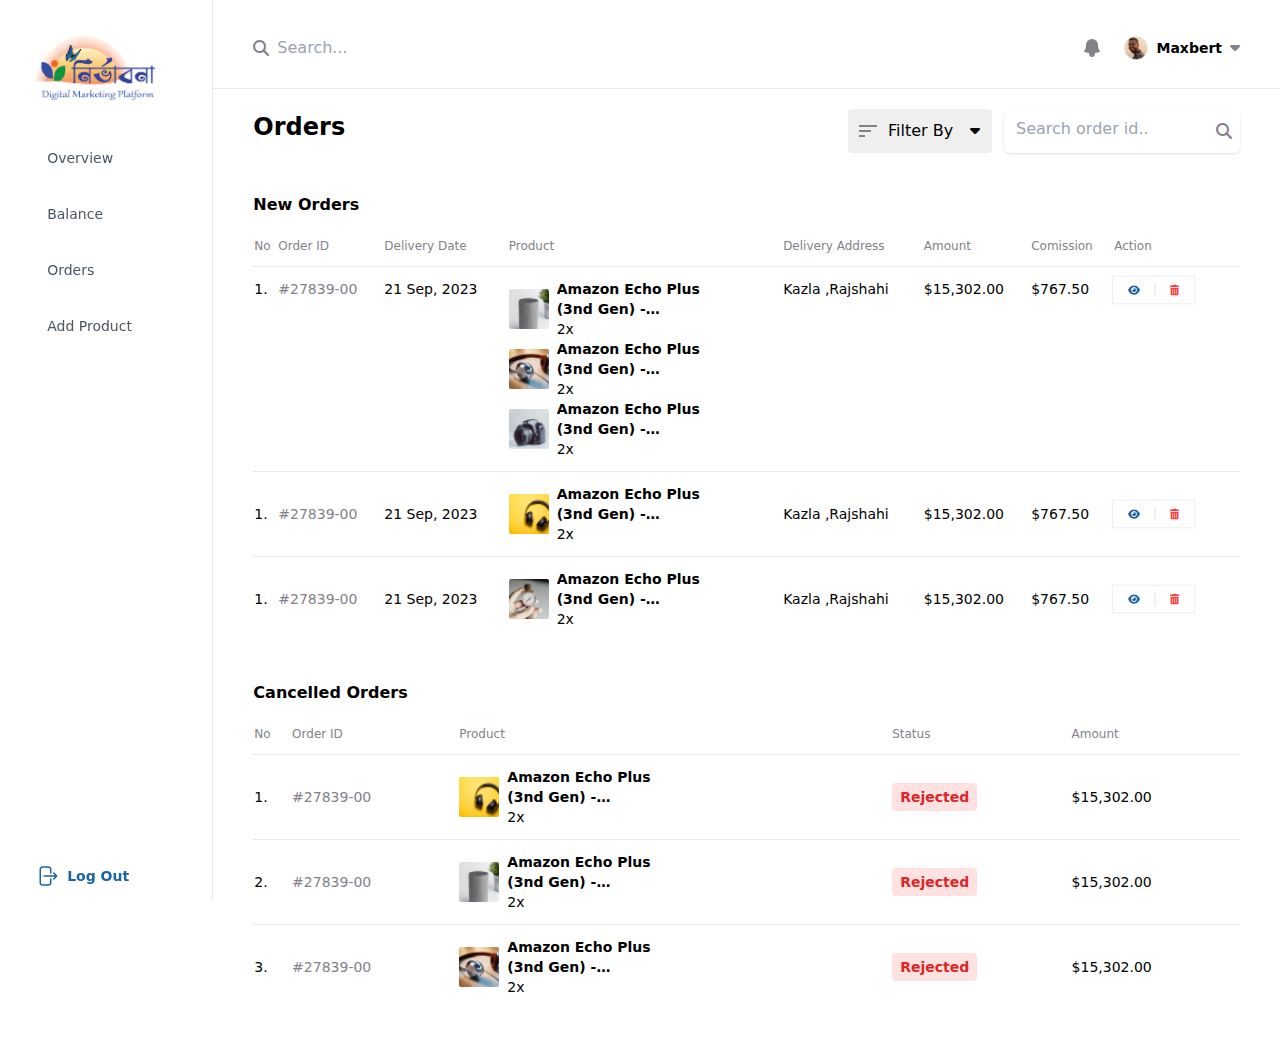
==== orders.html @ 558526ae "Initial commit" ====
<!DOCTYPE html>
<html lang="en">
<head>
    <meta charset="UTF-8">
    <meta http-equiv="X-UA-Compatible" content="IE=edge">
    <meta name="viewport" content="width=device-width, initial-scale=1.0">
    <title>Nirvabna - Dashboard</title>
    <link rel="stylesheet" href="style.css">
    <link rel="stylesheet" href="output.css">
    <link rel="stylesheet" href="https://cdnjs.cloudflare.com/ajax/libs/font-awesome/6.4.0/css/all.min.css" />
    <link rel="stylesheet" href="https://cdn.jsdelivr.net/npm/swiper@9/swiper-bundle.min.css" />
</head>
<body class="font-sans">
  <section class="max-w-[2000px] ml-auto mr-auto">

    <!-- Navigation Menu -->
    <div class="relative">
        
        <nav class="bg-white fixed min-[2000px]:absolute top-0 flex flex-row xl:flex-col justify-between xl:h-screen min-[2000px]:max-h-[800px] custom-container shadow-sm xl:shadow-none w-full xl:w-1/6 z-10 border-r-[1px]">
            
          <div class="">
            <a href="index.html" class="h-10 w-10"><img class="xl:my-5 py-4 xl:ml-4 h-16 xl:h-24" src="img/nirvabonatspt.png" alt=""></a>

            <div class="bg-white xl:bg-transparent hidden xl:grid gap-3 absolute xl:static top-12 right-0 z-10 rounded-sm py-5 xl:py-0 2xl:py-5 max-h-[800px] xl:max-h-[450px] 2xl:max-h-[700px] overflow-y-auto scroll-h min-w-[195px] scroll-smooth shadow-md xl:shadow-none" id="toggle-menu">



                <a class="menu-list" href="">
                  <span>Overview</span>
                </a>

                <a class="menu-list" href="">
                  <span>Balance</span>
                </a>

                <a class="menu-list" href="orders.html">
                  <span>Orders</span>
                </a>

                <a class="menu-list" href="">
                  <span>Add Product</span>
                </a>


            </div>
          </div>


          <!-- Logout Menu Section -->
          <div class="flex items-center gap-3 px-0 xl:px-4 xl:py-3 xl:mt-10">
              <a class="flex gap-2 text-sm items-center font-semibold text-primaryColor hover:bg-transparent" href="#">
                  <svg width="24" height="24" viewBox="0 0 24 24" fill="none" xmlns="http://www.w3.org/2000/svg">
                      <path d="M15.75 9V5.25C15.75 4.65326 15.5129 4.08097 15.091 3.65901C14.669 3.23705 14.0967 3 13.5 3H7.5C6.90326 3 6.33097 3.23705 5.90901 3.65901C5.48705 4.08097 5.25 4.65326 5.25 5.25V18.75C5.25 19.3467 5.48705 19.919 5.90901 20.341C6.33097 20.7629 6.90326 21 7.5 21H13.5C14.0967 21 14.669 20.7629 15.091 20.341C15.5129 19.919 15.75 19.3467 15.75 18.75V15M18.75 15L21.75 12M21.75 12L18.75 9M21.75 12H9" stroke="#1A63A6" stroke-width="1.5" stroke-linecap="round" stroke-linejoin="round"/>
                      </svg>
                      
                      
                  <span class="hidden md:block">Log Out</span>
              </a>
              
              <button class="block xl:hidden" id="toggle-button">
                  <svg class="-mr-[1px]" height="24px" width="24px" fill="none" stroke="currentColor" stroke-width="1.5" viewBox="0 0 24 24" xmlns="http://www.w3.org/2000/svg" aria-hidden="true">
                      <path stroke-linecap="round" stroke-linejoin="round" d="M3.75 6.75h16.5M3.75 12h16.5m-16.5 5.25h16.5"></path>
                    </svg>
              </button>    
              </a>

          </div>
              
         

        </nav>
        
    </div>




    <!-- Right Side Section -->
    <div class="ml-auto w-full xl:w-5/6 px-0 py-2 mt-16 xl:mt-0">


      <!-- Project Overview Header -->

      <div class="flex items-center justify-between px-10 py-2 xl:py-5 gap-4 border-b">
          <!-- Search Box -->
          <div class="bg-white relative">
              <input class="py-2 pr-3 pl-6 focus:outline-none max-w-[180px]" type="text" placeholder="Search...">
              <i class="fa-solid fa-magnifying-glass absolute top-1/2 left-0 -translate-y-1/2 text-tColor"></i>
          </div>

          <!-- Notification & User -->
          <div class="text-xs xl:text-base flex items-center gap-3 xl:gap-5">
              
              <a class="" href="#">
                  <svg width="24" height="24" fill="#84818A" stroke-width="1.5" viewBox="0 0 24 24" xmlns="http://www.w3.org/2000/svg" aria-hidden="true">
                      <path stroke-linecap="round" stroke-linejoin="round" d="M14.857 17.082a23.848 23.848 0 005.454-1.31A8.967 8.967 0 0118 9.75v-.7V9A6 6 0 006 9v.75a8.967 8.967 0 01-2.312 6.022c1.733.64 3.56 1.085 5.455 1.31m5.714 0a24.255 24.255 0 01-5.714 0m5.714 0a3 3 0 11-5.714 0"></path>
                  </svg>
              </a>

              <a href="#" class="flex items-center gap-2">
                  <img class="h-6 w-6" src="img/user.png" alt="">
                  <p class="font-semibold text-sm">Maxbert</p>
                  <i class="fa-solid fa-sort-down -mt-2 text-tColor"></i>
              </a>
          </div>
          
      </div>

      <div class="flex flex-wrap gap-3 p-5 xl:px-10">

        <h6 class="font-semibold">Orders</h6>

        <div class="ml-auto relative">
          <select class="block appearance-none w-36 py-3 px-10 pr-8 rounded leading-tight focus:outline-none">
            <option class="text-black" hidden>Filter By</option>
            <option class="text-black">Price</option>
            <option class="text-black">Date</option>
            <option class="text-black">Order ID</option>
          </select>
          <div class="pointer-events-none absolute inset-y-0 right-1 flex items-center px-2 -mt-2">
            <i class="fa-solid fa-sort-down"></i>
          </div>
          <div class="pointer-events-none absolute inset-y-0 left-0 flex items-center px-2">
            <svg width="24" height="24" viewBox="0 0 24 24" fill="none" xmlns="http://www.w3.org/2000/svg">
            <path d="M3 18H9V16H3V18ZM3 6V8H21V6H3ZM3 13H15V11H3V13Z" fill="#84818A"/>
            </svg>
          </div>
        </div>

        <div class="bg-white relative shadow rounded-md w-full md:w-fit">
          <input class="py-2 pl-3 pr-6 focus:outline-none max-w-[250px]" type="text" placeholder="Search order id..">
          <i class="fa-solid fa-magnifying-glass absolute top-1/2 right-2 -translate-y-1/2 text-tColor"></i>
        </div>
       
      </div>
      
      <div class="px-5 xl:px-10 mt-5">

        <div class="flex justify-between items-center flex-wrap gap-5">
          <p class="font-semibold">New Orders</p>
        </div>

        <div class="">

          <div class="bg-white overflow-x-scroll md:overflow-hidden mt-5 rounded-md">
            <table class="table-auto text-xs md:text-sm profile-table w-[250%] md:w-full shadow">
              <thead>
                <tr>
                  <th>No</th>
                  <th>Order ID</th>
                  <th>Delivery Date</th>
                  <th>Product</th>
                  <th>Delivery Address</th>
                  <th>Amount</th>
                  <th>Comission</th>
                  <th>Action</th>
                </tr>
              </thead>
              <tbody>

                <tr>
                  <td VALIGN=TOP>1.</td>
                  <td VALIGN=TOP class="text-tColor">#27839-00</td>
                  <td VALIGN=TOP>21 Sep, 2023</td>
                  <td VALIGN=TOP>
                    <div class="flex items-center gap-2">
                      <img src="img/Product-1.png" alt="" class="h-10 w-10">
                      <div>
                        <p class="font-semibold w-40 text-ellipsis line-clamp-2">Amazon Echo Plus (3nd Gen) - Premium Product To Show</p>
                        <p>2x</p>
                      </div>
                    </div>
                    <div class="flex items-center gap-2">
                      <img src="img/Product-2.png" alt="" class="h-10 w-10">
                      <div>
                        <p class="font-semibold w-40 text-ellipsis line-clamp-2">Amazon Echo Plus (3nd Gen) - Premium Product To Show</p>
                        <p>2x</p>
                      </div>
                    </div>
                    <div class="flex items-center gap-2">
                      <img src="img/Product-3.png" alt="" class="h-10 w-10">
                      <div>
                        <p class="font-semibold w-40 text-ellipsis line-clamp-2">Amazon Echo Plus (3nd Gen) - Premium Product To Show</p>
                        <p>2x</p>
                      </div>
                    </div>
                </td>
                  <td VALIGN=TOP>Kazla ,Rajshahi</td>
                  <td VALIGN=TOP>$15,302.00</td>
                  <td VALIGN=TOP>$767.50</td>
                  <td VALIGN=TOP><div class="flex justify-center items-center gap-5 border w-fit px-5 py-2 scale-75 -ml-4 -mt-2">
                    <button><i class="fa-solid fa-eye text-primaryColor"></i></button>
                    <div class="w-[1px] h-[20px] bg-gray-300"></div>
                    <button><i class="fa-solid fa-trash-can text-red-500"></i></button>
                  </div></td>
                </tr>

                <tr>
                  <td>1.</td>
                  <td class="text-tColor">#27839-00</td>
                  <td>21 Sep, 2023</td>
                  <td><div class="flex items-center gap-2">
                    <img src="img/Product-4.png" alt="" class="h-10 w-10">
                    <div>
                      <p class="font-semibold w-40 text-ellipsis line-clamp-2">Amazon Echo Plus (3nd Gen) - Premium Product To Show</p>
                      <p>2x</p>
                    </div>
                  </div></td>
                  <td>Kazla ,Rajshahi</td>
                  <td>$15,302.00</td>
                  <td>$767.50</td>
                  <td><div class="flex justify-center items-center gap-5 border w-fit px-5 py-2 scale-75 -ml-4">
                    <button><i class="fa-solid fa-eye text-primaryColor"></i></button>
                    <div class="w-[1px] h-[20px] bg-gray-300"></div>
                    <button><i class="fa-solid fa-trash-can text-red-500"></i></button>
                  </div></td>
                </tr>

                <tr>
                  <td>1.</td>
                  <td class="text-tColor">#27839-00</td>
                  <td>21 Sep, 2023</td>
                  <td><div class="flex items-center gap-2">
                    <img src="img/Product-5.png" alt="" class="h-10 w-10">
                    <div>
                      <p class="font-semibold w-40 text-ellipsis line-clamp-2">Amazon Echo Plus (3nd Gen) - Premium Product To Show</p>
                      <p>2x</p>
                    </div>
                  </div></td>
                  <td>Kazla ,Rajshahi</td>
                  <td>$15,302.00</td>
                  <td>$767.50</td>
                  <td><div class="flex justify-center items-center gap-5 border w-fit px-5 py-2 scale-75 -ml-4">
                    <button><i class="fa-solid fa-eye text-primaryColor"></i></button>
                    <div class="w-[1px] h-[20px] bg-gray-300"></div>
                    <button><i class="fa-solid fa-trash-can text-red-500"></i></button>
                  </div></td>
                </tr>



              </tbody>
            </table>
            

          </div>

        </div>
      </div>

      <div class="px-5 xl:px-10 my-5 pt-5">

        <div class="flex justify-between items-center flex-wrap gap-5">
          <p class="font-semibold">Cancelled Orders</p>
        </div>

        <div class="">

          <div class="bg-white overflow-x-scroll md:overflow-hidden mt-5 rounded-md">
            <table class="table-auto text-xs md:text-sm profile-table w-[250%] md:w-full shadow">
              <thead>
                <tr>
                  <th>No</th>
                  <th>Order ID</th>
                  <th>Product</th>
                  <th>Status</th>
                  <th>Amount</th>
                </tr>
              </thead>
              <tbody>

                <tr>
                  <td>1.</td>
                  <td class="text-tColor">#27839-00</td>
                  <td><div class="flex items-center gap-2">
                    <img src="img/Product-4.png" alt="" class="h-10 w-10">
                    <div>
                      <p class="font-semibold w-40 text-ellipsis line-clamp-2">Amazon Echo Plus (3nd Gen) - Premium Product To Show</p>
                      <p>2x</p>
                    </div>
                  </div></td>
                  <td> <p class="text-red-600 bg-red-100 w-fit px-2 py-1 rounded font-semibold">Rejected</p></td>
                  <td>$15,302.00</td>
                </tr>

                <tr>
                  <td>2.</td>
                  <td class="text-tColor">#27839-00</td>
                  <td><div class="flex items-center gap-2">
                    <img src="img/Product-1.png" alt="" class="h-10 w-10">
                    <div>
                      <p class="font-semibold w-40 text-ellipsis line-clamp-2">Amazon Echo Plus (3nd Gen) - Premium Product To Show</p>
                      <p>2x</p>
                    </div>
                  </div></td>
                  <td> <p class="text-red-600 bg-red-100 w-fit px-2 py-1 rounded font-semibold">Rejected</p></td>
                  <td>$15,302.00</td>
                </tr>

                <tr>
                  <td>3.</td>
                  <td class="text-tColor">#27839-00</td>
                  <td><div class="flex items-center gap-2">
                    <img src="img/Product-2.png" alt="" class="h-10 w-10">
                    <div>
                      <p class="font-semibold w-40 text-ellipsis line-clamp-2">Amazon Echo Plus (3nd Gen) - Premium Product To Show</p>
                      <p>2x</p>
                    </div>
                  </div></td>
                  <td> <p class="text-red-600 bg-red-100 w-fit px-2 py-1 rounded font-semibold">Rejected</p></td>
                  <td>$15,302.00</td>
                </tr>


              </tbody>
            </table>
            

          </div>

        </div>
      </div>


    </div>

</section>





<script src="script.js"></script>



</body>
</html>
---- style.css ----
.custom-container{
      margin-left: auto;
      margin-right: auto;
      padding: 0 1.2rem;
    }


    .accordion-button[aria-expanded="true"] .fa-chevron-down {
      transform: rotate(180deg);
    }

    .product a{
      opacity: 0;
      transition: 0.1s;
      -webkit-transition: 0.1s;
      -moz-transition: 0.1s;
      -ms-transition: 0.1s;
      -o-transition: 0.1s;
      bottom: -10%;
}

    .product:hover a{
      opacity: 1;
      bottom:10%;
    }

    @media (min-width: 768px) {
    .main-menu ul li {
      position: relative;
    }
    
    .main-menu .sub-menu {
      position: absolute;
      width: 100%;
      background: #fff;
      left: 0;
      padding: 12px 0;
      border-radius: 5px;
      box-shadow: 0 0 3px 3px #f6f6f6;
      visibility: hidden;
      opacity: 0;
      z-index: 99999;
    }
    
    
    .main-menu > ul > li:hover .sub-menu {
      visibility: visible;
      opacity: 1;
    }
    
  }

  .main-menu .sub-menu li a {
    padding-left: 1.5rem;
    padding-right: 1.5rem;
    padding-top: 0.5rem;
    padding-bottom: 0.5rem;
    display: inline-block;
  }

  .sub-menu{
    margin-top: 7px;
  }


  /* Progress Bar */

  progress[value] {
    --color: #20C9AC;
    /*theprogresscolor*/--background: #20c9ad17;
    /*thebackgroundcolor*/-webkit-appearance: none;
    -moz-appearance: none;
    appearance: none;
    border: none;
    width: 100px;
    height: 8px;
    margin: 0 10px;
    border-radius: 10em;
    background: var(--background);
    -webkit-border-radius: 10em;
    -moz-border-radius: 10em;
    -ms-border-radius: 10em;
    -o-border-radius: 10em;
}

  @media only screen and (min-width: 1600px) {
    progress[value] {
      width: 200px;
    }
  }

  progress[value]::-webkit-progress-bar {
    border-radius: 10em;
    background: var(--background);
  }
  progress[value]::-webkit-progress-value {
    border-radius: 10em;
    background: var(--color);
  }
  progress[value]::-moz-progress-bar {
    border-radius: 10em;
    background: var(--color);
  }
---- output.css ----
/*
! tailwindcss v3.3.1 | MIT License | https://tailwindcss.com
*/

/*
1. Prevent padding and border from affecting element width. (https://github.com/mozdevs/cssremedy/issues/4)
2. Allow adding a border to an element by just adding a border-width. (https://github.com/tailwindcss/tailwindcss/pull/116)
*/

*,
::before,
::after {
  box-sizing: border-box;
  /* 1 */
  border-width: 0;
  /* 2 */
  border-style: solid;
  /* 2 */
  border-color: #e5e7eb;
  /* 2 */
}

::before,
::after {
  --tw-content: '';
}

/*
1. Use a consistent sensible line-height in all browsers.
2. Prevent adjustments of font size after orientation changes in iOS.
3. Use a more readable tab size.
4. Use the user's configured `sans` font-family by default.
5. Use the user's configured `sans` font-feature-settings by default.
6. Use the user's configured `sans` font-variation-settings by default.
*/

html {
  line-height: 1.5;
  /* 1 */
  -webkit-text-size-adjust: 100%;
  /* 2 */
  -moz-tab-size: 4;
  /* 3 */
  -o-tab-size: 4;
     tab-size: 4;
  /* 3 */
  font-family: ui-sans-serif, system-ui, -apple-system, BlinkMacSystemFont, "Segoe UI", Roboto, "Helvetica Neue", Arial, "Noto Sans", sans-serif, "Apple Color Emoji", "Segoe UI Emoji", "Segoe UI Symbol", "Noto Color Emoji";
  /* 4 */
  font-feature-settings: normal;
  /* 5 */
  font-variation-settings: normal;
  /* 6 */
}

/*
1. Remove the margin in all browsers.
2. Inherit line-height from `html` so users can set them as a class directly on the `html` element.
*/

body {
  margin: 0;
  /* 1 */
  line-height: inherit;
  /* 2 */
}

/*
1. Add the correct height in Firefox.
2. Correct the inheritance of border color in Firefox. (https://bugzilla.mozilla.org/show_bug.cgi?id=190655)
3. Ensure horizontal rules are visible by default.
*/

hr {
  height: 0;
  /* 1 */
  color: inherit;
  /* 2 */
  border-top-width: 1px;
  /* 3 */
}

/*
Add the correct text decoration in Chrome, Edge, and Safari.
*/

abbr:where([title]) {
  -webkit-text-decoration: underline dotted;
          text-decoration: underline dotted;
}

/*
Remove the default font size and weight for headings.
*/

h1,
h2,
h3,
h4,
h5,
h6 {
  font-size: inherit;
  font-weight: inherit;
}

/*
Reset links to optimize for opt-in styling instead of opt-out.
*/

a {
  color: inherit;
  text-decoration: inherit;
}

/*
Add the correct font weight in Edge and Safari.
*/

b,
strong {
  font-weight: bolder;
}

/*
1. Use the user's configured `mono` font family by default.
2. Correct the odd `em` font sizing in all browsers.
*/

code,
kbd,
samp,
pre {
  font-family: ui-monospace, SFMono-Regular, Menlo, Monaco, Consolas, "Liberation Mono", "Courier New", monospace;
  /* 1 */
  font-size: 1em;
  /* 2 */
}

/*
Add the correct font size in all browsers.
*/

small {
  font-size: 80%;
}

/*
Prevent `sub` and `sup` elements from affecting the line height in all browsers.
*/

sub,
sup {
  font-size: 75%;
  line-height: 0;
  position: relative;
  vertical-align: baseline;
}

sub {
  bottom: -0.25em;
}

sup {
  top: -0.5em;
}

/*
1. Remove text indentation from table contents in Chrome and Safari. (https://bugs.chromium.org/p/chromium/issues/detail?id=999088, https://bugs.webkit.org/show_bug.cgi?id=201297)
2. Correct table border color inheritance in all Chrome and Safari. (https://bugs.chromium.org/p/chromium/issues/detail?id=935729, https://bugs.webkit.org/show_bug.cgi?id=195016)
3. Remove gaps between table borders by default.
*/

table {
  text-indent: 0;
  /* 1 */
  border-color: inherit;
  /* 2 */
  border-collapse: collapse;
  /* 3 */
}

/*
1. Change the font styles in all browsers.
2. Remove the margin in Firefox and Safari.
3. Remove default padding in all browsers.
*/

button,
input,
optgroup,
select,
textarea {
  font-family: inherit;
  /* 1 */
  font-size: 100%;
  /* 1 */
  font-weight: inherit;
  /* 1 */
  line-height: inherit;
  /* 1 */
  color: inherit;
  /* 1 */
  margin: 0;
  /* 2 */
  padding: 0;
  /* 3 */
}

/*
Remove the inheritance of text transform in Edge and Firefox.
*/

button,
select {
  text-transform: none;
}

/*
1. Correct the inability to style clickable types in iOS and Safari.
2. Remove default button styles.
*/

button,
[type='button'],
[type='reset'],
[type='submit'] {
  -webkit-appearance: button;
  /* 1 */
  background-color: transparent;
  /* 2 */
  background-image: none;
  /* 2 */
}

/*
Use the modern Firefox focus style for all focusable elements.
*/

:-moz-focusring {
  outline: auto;
}

/*
Remove the additional `:invalid` styles in Firefox. (https://github.com/mozilla/gecko-dev/blob/2f9eacd9d3d995c937b4251a5557d95d494c9be1/layout/style/res/forms.css#L728-L737)
*/

:-moz-ui-invalid {
  box-shadow: none;
}

/*
Add the correct vertical alignment in Chrome and Firefox.
*/

progress {
  vertical-align: baseline;
}

/*
Correct the cursor style of increment and decrement buttons in Safari.
*/

::-webkit-inner-spin-button,
::-webkit-outer-spin-button {
  height: auto;
}

/*
1. Correct the odd appearance in Chrome and Safari.
2. Correct the outline style in Safari.
*/

[type='search'] {
  -webkit-appearance: textfield;
  /* 1 */
  outline-offset: -2px;
  /* 2 */
}

/*
Remove the inner padding in Chrome and Safari on macOS.
*/

::-webkit-search-decoration {
  -webkit-appearance: none;
}

/*
1. Correct the inability to style clickable types in iOS and Safari.
2. Change font properties to `inherit` in Safari.
*/

::-webkit-file-upload-button {
  -webkit-appearance: button;
  /* 1 */
  font: inherit;
  /* 2 */
}

/*
Add the correct display in Chrome and Safari.
*/

summary {
  display: list-item;
}

/*
Removes the default spacing and border for appropriate elements.
*/

blockquote,
dl,
dd,
h1,
h2,
h3,
h4,
h5,
h6,
hr,
figure,
p,
pre {
  margin: 0;
}

fieldset {
  margin: 0;
  padding: 0;
}

legend {
  padding: 0;
}

ol,
ul,
menu {
  list-style: none;
  margin: 0;
  padding: 0;
}

/*
Prevent resizing textareas horizontally by default.
*/

textarea {
  resize: vertical;
}

/*
1. Reset the default placeholder opacity in Firefox. (https://github.com/tailwindlabs/tailwindcss/issues/3300)
2. Set the default placeholder color to the user's configured gray 400 color.
*/

input::-moz-placeholder, textarea::-moz-placeholder {
  opacity: 1;
  /* 1 */
  color: #9ca3af;
  /* 2 */
}

input::placeholder,
textarea::placeholder {
  opacity: 1;
  /* 1 */
  color: #9ca3af;
  /* 2 */
}

/*
Set the default cursor for buttons.
*/

button,
[role="button"] {
  cursor: pointer;
}

/*
Make sure disabled buttons don't get the pointer cursor.
*/

:disabled {
  cursor: default;
}

/*
1. Make replaced elements `display: block` by default. (https://github.com/mozdevs/cssremedy/issues/14)
2. Add `vertical-align: middle` to align replaced elements more sensibly by default. (https://github.com/jensimmons/cssremedy/issues/14#issuecomment-634934210)
   This can trigger a poorly considered lint error in some tools but is included by design.
*/

img,
svg,
video,
canvas,
audio,
iframe,
embed,
object {
  display: block;
  /* 1 */
  vertical-align: middle;
  /* 2 */
}

/*
Constrain images and videos to the parent width and preserve their intrinsic aspect ratio. (https://github.com/mozdevs/cssremedy/issues/14)
*/

img,
video {
  max-width: 100%;
  height: auto;
}

/* Make elements with the HTML hidden attribute stay hidden by default */

[hidden] {
  display: none;
}

h1 {
  font-size: 4.0rem;
}

h2 {
  font-size: 3.5rem;
}

h3 {
  font-size: 3.0rem;
}

h4 {
  font-size: 2.5rem;
}

h5 {
  font-size: 2.0rem;
}

h6 {
  font-size: 1.5rem;
}

*, ::before, ::after {
  --tw-border-spacing-x: 0;
  --tw-border-spacing-y: 0;
  --tw-translate-x: 0;
  --tw-translate-y: 0;
  --tw-rotate: 0;
  --tw-skew-x: 0;
  --tw-skew-y: 0;
  --tw-scale-x: 1;
  --tw-scale-y: 1;
  --tw-pan-x:  ;
  --tw-pan-y:  ;
  --tw-pinch-zoom:  ;
  --tw-scroll-snap-strictness: proximity;
  --tw-ordinal:  ;
  --tw-slashed-zero:  ;
  --tw-numeric-figure:  ;
  --tw-numeric-spacing:  ;
  --tw-numeric-fraction:  ;
  --tw-ring-inset:  ;
  --tw-ring-offset-width: 0px;
  --tw-ring-offset-color: #fff;
  --tw-ring-color: rgb(59 130 246 / 0.5);
  --tw-ring-offset-shadow: 0 0 #0000;
  --tw-ring-shadow: 0 0 #0000;
  --tw-shadow: 0 0 #0000;
  --tw-shadow-colored: 0 0 #0000;
  --tw-blur:  ;
  --tw-brightness:  ;
  --tw-contrast:  ;
  --tw-grayscale:  ;
  --tw-hue-rotate:  ;
  --tw-invert:  ;
  --tw-saturate:  ;
  --tw-sepia:  ;
  --tw-drop-shadow:  ;
  --tw-backdrop-blur:  ;
  --tw-backdrop-brightness:  ;
  --tw-backdrop-contrast:  ;
  --tw-backdrop-grayscale:  ;
  --tw-backdrop-hue-rotate:  ;
  --tw-backdrop-invert:  ;
  --tw-backdrop-opacity:  ;
  --tw-backdrop-saturate:  ;
  --tw-backdrop-sepia:  ;
}

::backdrop {
  --tw-border-spacing-x: 0;
  --tw-border-spacing-y: 0;
  --tw-translate-x: 0;
  --tw-translate-y: 0;
  --tw-rotate: 0;
  --tw-skew-x: 0;
  --tw-skew-y: 0;
  --tw-scale-x: 1;
  --tw-scale-y: 1;
  --tw-pan-x:  ;
  --tw-pan-y:  ;
  --tw-pinch-zoom:  ;
  --tw-scroll-snap-strictness: proximity;
  --tw-ordinal:  ;
  --tw-slashed-zero:  ;
  --tw-numeric-figure:  ;
  --tw-numeric-spacing:  ;
  --tw-numeric-fraction:  ;
  --tw-ring-inset:  ;
  --tw-ring-offset-width: 0px;
  --tw-ring-offset-color: #fff;
  --tw-ring-color: rgb(59 130 246 / 0.5);
  --tw-ring-offset-shadow: 0 0 #0000;
  --tw-ring-shadow: 0 0 #0000;
  --tw-shadow: 0 0 #0000;
  --tw-shadow-colored: 0 0 #0000;
  --tw-blur:  ;
  --tw-brightness:  ;
  --tw-contrast:  ;
  --tw-grayscale:  ;
  --tw-hue-rotate:  ;
  --tw-invert:  ;
  --tw-saturate:  ;
  --tw-sepia:  ;
  --tw-drop-shadow:  ;
  --tw-backdrop-blur:  ;
  --tw-backdrop-brightness:  ;
  --tw-backdrop-contrast:  ;
  --tw-backdrop-grayscale:  ;
  --tw-backdrop-hue-rotate:  ;
  --tw-backdrop-invert:  ;
  --tw-backdrop-opacity:  ;
  --tw-backdrop-saturate:  ;
  --tw-backdrop-sepia:  ;
}

.profile-table th {
  border-bottom-width: 1px;
  padding-bottom: 0.75rem;
  text-align: left;
  font-size: 0.75rem;
  line-height: 1rem;
  font-weight: 400;
  --tw-text-opacity: 1;
  color: rgb(132 129 138 / var(--tw-text-opacity));
}

.profile-table td {
  border-bottom-width: 1px;
  padding-top: 0.75rem;
  padding-bottom: 0.75rem;
  text-align: left;
}

.profile-table tbody tr:last-child td {
  border-bottom-width: 0px;
}

.menu-list {
  display: flex;
  align-items: center;
  gap: 0.75rem;
  border-radius: 0.25rem;
  padding-left: 1.75rem;
  padding-right: 1.75rem;
  padding-top: 0.75rem;
  padding-bottom: 0.75rem;
  font-size: 0.875rem;
  line-height: 1.25rem;
  font-weight: 500;
  --tw-text-opacity: 1;
  color: rgb(75 85 99 / var(--tw-text-opacity));
}

.menu-list:hover,
    .menu-collapse>li:hover {
  --tw-bg-opacity: 1;
  background-color: rgb(26 99 166 / var(--tw-bg-opacity));
  --tw-text-opacity: 1;
  color: rgb(255 255 255 / var(--tw-text-opacity));
}

.menu-list button>i {
  width: 1.25rem;
}

.menu-collapse {
  margin-left: 2.5rem;
  display: grid;
  min-width: 115px;
  gap: 1.25rem;
  padding-left: 2px;
  font-size: 0.875rem;
  line-height: 1.25rem;
}

.pointer-events-none {
  pointer-events: none;
}

.collapse {
  visibility: collapse;
}

.fixed {
  position: fixed;
}

.absolute {
  position: absolute;
}

.relative {
  position: relative;
}

.inset-y-0 {
  top: 0px;
  bottom: 0px;
}

.left-0 {
  left: 0px;
}

.right-0 {
  right: 0px;
}

.top-0 {
  top: 0px;
}

.top-1\/2 {
  top: 50%;
}

.top-12 {
  top: 3rem;
}

.right-1 {
  right: 0.25rem;
}

.right-2 {
  right: 0.5rem;
}

.z-10 {
  z-index: 10;
}

.col-span-1 {
  grid-column: span 1 / span 1;
}

.col-span-3 {
  grid-column: span 3 / span 3;
}

.mx-5 {
  margin-left: 1.25rem;
  margin-right: 1.25rem;
}

.my-5 {
  margin-top: 1.25rem;
  margin-bottom: 1.25rem;
}

.-mr-\[1px\] {
  margin-right: -1px;
}

.-mt-2 {
  margin-top: -0.5rem;
}

.mb-2 {
  margin-bottom: 0.5rem;
}

.mb-4 {
  margin-bottom: 1rem;
}

.mb-5 {
  margin-bottom: 1.25rem;
}

.ml-auto {
  margin-left: auto;
}

.mr-auto {
  margin-right: auto;
}

.mt-16 {
  margin-top: 4rem;
}

.mt-2 {
  margin-top: 0.5rem;
}

.mt-5 {
  margin-top: 1.25rem;
}

.mt-3 {
  margin-top: 0.75rem;
}

.-ml-5 {
  margin-left: -1.25rem;
}

.-ml-4 {
  margin-left: -1rem;
}

.-mt-1 {
  margin-top: -0.25rem;
}

.line-clamp-2 {
  overflow: hidden;
  display: -webkit-box;
  -webkit-box-orient: vertical;
  -webkit-line-clamp: 2;
}

.block {
  display: block;
}

.flex {
  display: flex;
}

.table {
  display: table;
}

.grid {
  display: grid;
}

.hidden {
  display: none;
}

.aspect-square {
  aspect-ratio: 1 / 1;
}

.h-10 {
  height: 2.5rem;
}

.h-20 {
  height: 5rem;
}

.h-40 {
  height: 10rem;
}

.h-6 {
  height: 1.5rem;
}

.h-screen {
  height: 100vh;
}

.h-7 {
  height: 1.75rem;
}

.h-8 {
  height: 2rem;
}

.h-\[20px\] {
  height: 20px;
}

.h-1 {
  height: 0.25rem;
}

.h-2 {
  height: 0.5rem;
}

.h-4 {
  height: 1rem;
}

.h-3 {
  height: 0.75rem;
}

.h-16 {
  height: 4rem;
}

.max-h-\[800px\] {
  max-height: 800px;
}

.w-10 {
  width: 2.5rem;
}

.w-40 {
  width: 10rem;
}

.w-6 {
  width: 1.5rem;
}

.w-fit {
  width: -moz-fit-content;
  width: fit-content;
}

.w-full {
  width: 100%;
}

.w-96 {
  width: 24rem;
}

.w-72 {
  width: 18rem;
}

.w-7 {
  width: 1.75rem;
}

.w-8 {
  width: 2rem;
}

.w-\[1px\] {
  width: 1px;
}

.w-\[250\%\] {
  width: 250%;
}

.w-5 {
  width: 1.25rem;
}

.w-20 {
  width: 5rem;
}

.w-16 {
  width: 4rem;
}

.w-36 {
  width: 9rem;
}

.min-w-\[195px\] {
  min-width: 195px;
}

.max-w-\[180px\] {
  max-width: 180px;
}

.max-w-\[1920px\] {
  max-width: 1920px;
}

.max-w-\[2000px\] {
  max-width: 2000px;
}

.max-w-md {
  max-width: 28rem;
}

.max-w-xs {
  max-width: 20rem;
}

.max-w-sm {
  max-width: 24rem;
}

.max-w-\[250px\] {
  max-width: 250px;
}

.flex-1 {
  flex: 1 1 0%;
}

.table-auto {
  table-layout: auto;
}

.-translate-y-1\/2 {
  --tw-translate-y: -50%;
  transform: translate(var(--tw-translate-x), var(--tw-translate-y)) rotate(var(--tw-rotate)) skewX(var(--tw-skew-x)) skewY(var(--tw-skew-y)) scaleX(var(--tw-scale-x)) scaleY(var(--tw-scale-y));
}

.scale-75 {
  --tw-scale-x: .75;
  --tw-scale-y: .75;
  transform: translate(var(--tw-translate-x), var(--tw-translate-y)) rotate(var(--tw-rotate)) skewX(var(--tw-skew-x)) skewY(var(--tw-skew-y)) scaleX(var(--tw-scale-x)) scaleY(var(--tw-scale-y));
}

.cursor-pointer {
  cursor: pointer;
}

.appearance-none {
  -webkit-appearance: none;
     -moz-appearance: none;
          appearance: none;
}

.grid-flow-col {
  grid-auto-flow: column;
}

.grid-cols-1 {
  grid-template-columns: repeat(1, minmax(0, 1fr));
}

.grid-cols-2 {
  grid-template-columns: repeat(2, minmax(0, 1fr));
}

.flex-row {
  flex-direction: row;
}

.flex-col {
  flex-direction: column;
}

.flex-wrap {
  flex-wrap: wrap;
}

.content-center {
  align-content: center;
}

.items-center {
  align-items: center;
}

.justify-center {
  justify-content: center;
}

.justify-between {
  justify-content: space-between;
}

.gap-2 {
  gap: 0.5rem;
}

.gap-3 {
  gap: 0.75rem;
}

.gap-4 {
  gap: 1rem;
}

.gap-5 {
  gap: 1.25rem;
}

.gap-10 {
  gap: 2.5rem;
}

.overflow-y-auto {
  overflow-y: auto;
}

.overflow-x-scroll {
  overflow-x: scroll;
}

.scroll-smooth {
  scroll-behavior: smooth;
}

.text-ellipsis {
  text-overflow: ellipsis;
}

.rounded {
  border-radius: 0.25rem;
}

.rounded-lg {
  border-radius: 0.5rem;
}

.rounded-md {
  border-radius: 0.375rem;
}

.rounded-sm {
  border-radius: 0.125rem;
}

.rounded-\[50\%\] {
  border-radius: 50%;
}

.rounded-full {
  border-radius: 9999px;
}

.rounded-l {
  border-top-left-radius: 0.25rem;
  border-bottom-left-radius: 0.25rem;
}

.rounded-r {
  border-top-right-radius: 0.25rem;
  border-bottom-right-radius: 0.25rem;
}

.border {
  border-width: 1px;
}

.border-b {
  border-bottom-width: 1px;
}

.border-l-0 {
  border-left-width: 0px;
}

.border-r {
  border-right-width: 1px;
}

.border-r-2 {
  border-right-width: 2px;
}

.border-r-\[1px\] {
  border-right-width: 1px;
}

.border-dashed {
  border-style: dashed;
}

.bg-\[\#504F54\] {
  --tw-bg-opacity: 1;
  background-color: rgb(80 79 84 / var(--tw-bg-opacity));
}

.bg-orange-100 {
  --tw-bg-opacity: 1;
  background-color: rgb(255 237 213 / var(--tw-bg-opacity));
}

.bg-primaryColor {
  --tw-bg-opacity: 1;
  background-color: rgb(26 99 166 / var(--tw-bg-opacity));
}

.bg-white {
  --tw-bg-opacity: 1;
  background-color: rgb(255 255 255 / var(--tw-bg-opacity));
}

.bg-gray-300 {
  --tw-bg-opacity: 1;
  background-color: rgb(209 213 219 / var(--tw-bg-opacity));
}

.bg-gray-50 {
  --tw-bg-opacity: 1;
  background-color: rgb(249 250 251 / var(--tw-bg-opacity));
}

.bg-tertiaryColor {
  --tw-bg-opacity: 1;
  background-color: rgb(252 52 0 / var(--tw-bg-opacity));
}

.bg-\[\#D6FBE6\] {
  --tw-bg-opacity: 1;
  background-color: rgb(214 251 230 / var(--tw-bg-opacity));
}

.bg-\[\#4052EB\] {
  --tw-bg-opacity: 1;
  background-color: rgb(64 82 235 / var(--tw-bg-opacity));
}

.bg-\[\#27B1B1\] {
  --tw-bg-opacity: 1;
  background-color: rgb(39 177 177 / var(--tw-bg-opacity));
}

.bg-\[\#39DBFF\] {
  --tw-bg-opacity: 1;
  background-color: rgb(57 219 255 / var(--tw-bg-opacity));
}

.bg-\[\#D57BF4\] {
  --tw-bg-opacity: 1;
  background-color: rgb(213 123 244 / var(--tw-bg-opacity));
}

.bg-gray-100 {
  --tw-bg-opacity: 1;
  background-color: rgb(243 244 246 / var(--tw-bg-opacity));
}

.bg-red-100 {
  --tw-bg-opacity: 1;
  background-color: rgb(254 226 226 / var(--tw-bg-opacity));
}

.p-2 {
  padding: 0.5rem;
}

.p-3 {
  padding: 0.75rem;
}

.p-5 {
  padding: 1.25rem;
}

.p-10 {
  padding: 2.5rem;
}

.p-1 {
  padding: 0.25rem;
}

.px-0 {
  padding-left: 0px;
  padding-right: 0px;
}

.px-2 {
  padding-left: 0.5rem;
  padding-right: 0.5rem;
}

.px-3 {
  padding-left: 0.75rem;
  padding-right: 0.75rem;
}

.px-4 {
  padding-left: 1rem;
  padding-right: 1rem;
}

.px-5 {
  padding-left: 1.25rem;
  padding-right: 1.25rem;
}

.px-7 {
  padding-left: 1.75rem;
  padding-right: 1.75rem;
}

.py-10 {
  padding-top: 2.5rem;
  padding-bottom: 2.5rem;
}

.py-2 {
  padding-top: 0.5rem;
  padding-bottom: 0.5rem;
}

.py-3 {
  padding-top: 0.75rem;
  padding-bottom: 0.75rem;
}

.py-5 {
  padding-top: 1.25rem;
  padding-bottom: 1.25rem;
}

.px-10 {
  padding-left: 2.5rem;
  padding-right: 2.5rem;
}

.py-1 {
  padding-top: 0.25rem;
  padding-bottom: 0.25rem;
}

.py-4 {
  padding-top: 1rem;
  padding-bottom: 1rem;
}

.pb-10 {
  padding-bottom: 2.5rem;
}

.pl-6 {
  padding-left: 1.5rem;
}

.pr-3 {
  padding-right: 0.75rem;
}

.pr-8 {
  padding-right: 2rem;
}

.pt-5 {
  padding-top: 1.25rem;
}

.pl-3 {
  padding-left: 0.75rem;
}

.pr-6 {
  padding-right: 1.5rem;
}

.text-center {
  text-align: center;
}

.font-sans {
  font-family: ui-sans-serif, system-ui, -apple-system, BlinkMacSystemFont, "Segoe UI", Roboto, "Helvetica Neue", Arial, "Noto Sans", sans-serif, "Apple Color Emoji", "Segoe UI Emoji", "Segoe UI Symbol", "Noto Color Emoji";
}

.text-lg {
  font-size: 1.125rem;
  line-height: 1.75rem;
}

.text-sm {
  font-size: 0.875rem;
  line-height: 1.25rem;
}

.text-xl {
  font-size: 1.25rem;
  line-height: 1.75rem;
}

.text-xs {
  font-size: 0.75rem;
  line-height: 1rem;
}

.text-3xl {
  font-size: 1.875rem;
  line-height: 2.25rem;
}

.font-semibold {
  font-weight: 600;
}

.font-bold {
  font-weight: 700;
}

.font-black {
  font-weight: 900;
}

.uppercase {
  text-transform: uppercase;
}

.leading-tight {
  line-height: 1.25;
}

.text-primaryColor {
  --tw-text-opacity: 1;
  color: rgb(26 99 166 / var(--tw-text-opacity));
}

.text-tColor {
  --tw-text-opacity: 1;
  color: rgb(132 129 138 / var(--tw-text-opacity));
}

.text-tColor2 {
  --tw-text-opacity: 1;
  color: rgb(46 44 52 / var(--tw-text-opacity));
}

.text-tColor3 {
  --tw-text-opacity: 1;
  color: rgb(80 79 84 / var(--tw-text-opacity));
}

.text-tertiaryColor {
  --tw-text-opacity: 1;
  color: rgb(252 52 0 / var(--tw-text-opacity));
}

.text-white {
  --tw-text-opacity: 1;
  color: rgb(255 255 255 / var(--tw-text-opacity));
}

.text-red-500 {
  --tw-text-opacity: 1;
  color: rgb(239 68 68 / var(--tw-text-opacity));
}

.text-\[\#31B099\] {
  --tw-text-opacity: 1;
  color: rgb(49 176 153 / var(--tw-text-opacity));
}

.text-black {
  --tw-text-opacity: 1;
  color: rgb(0 0 0 / var(--tw-text-opacity));
}

.text-red-600 {
  --tw-text-opacity: 1;
  color: rgb(220 38 38 / var(--tw-text-opacity));
}

.shadow-md {
  --tw-shadow: 0 4px 6px -1px rgb(0 0 0 / 0.1), 0 2px 4px -2px rgb(0 0 0 / 0.1);
  --tw-shadow-colored: 0 4px 6px -1px var(--tw-shadow-color), 0 2px 4px -2px var(--tw-shadow-color);
  box-shadow: var(--tw-ring-offset-shadow, 0 0 #0000), var(--tw-ring-shadow, 0 0 #0000), var(--tw-shadow);
}

.shadow-sm {
  --tw-shadow: 0 1px 2px 0 rgb(0 0 0 / 0.05);
  --tw-shadow-colored: 0 1px 2px 0 var(--tw-shadow-color);
  box-shadow: var(--tw-ring-offset-shadow, 0 0 #0000), var(--tw-ring-shadow, 0 0 #0000), var(--tw-shadow);
}

.shadow {
  --tw-shadow: 0 1px 3px 0 rgb(0 0 0 / 0.1), 0 1px 2px -1px rgb(0 0 0 / 0.1);
  --tw-shadow-colored: 0 1px 3px 0 var(--tw-shadow-color), 0 1px 2px -1px var(--tw-shadow-color);
  box-shadow: var(--tw-ring-offset-shadow, 0 0 #0000), var(--tw-ring-shadow, 0 0 #0000), var(--tw-shadow);
}

.hover\:bg-transparent:hover {
  background-color: transparent;
}

.focus\:outline-none:focus {
  outline: 2px solid transparent;
  outline-offset: 2px;
}

@media (min-width: 768px) {
  .md\:block {
    display: block;
  }

  .md\:w-full {
    width: 100%;
  }

  .md\:w-fit {
    width: -moz-fit-content;
    width: fit-content;
  }

  .md\:overflow-hidden {
    overflow: hidden;
  }

  .md\:text-sm {
    font-size: 0.875rem;
    line-height: 1.25rem;
  }
}

@media (min-width: 1280px) {
  .xl\:static {
    position: static;
  }

  .xl\:absolute {
    position: absolute;
  }

  .xl\:col-span-2 {
    grid-column: span 2 / span 2;
  }

  .xl\:my-5 {
    margin-top: 1.25rem;
    margin-bottom: 1.25rem;
  }

  .xl\:ml-4 {
    margin-left: 1rem;
  }

  .xl\:ml-auto {
    margin-left: auto;
  }

  .xl\:mt-0 {
    margin-top: 0px;
  }

  .xl\:mt-10 {
    margin-top: 2.5rem;
  }

  .xl\:mr-0 {
    margin-right: 0px;
  }

  .xl\:grid {
    display: grid;
  }

  .xl\:hidden {
    display: none;
  }

  .xl\:h-24 {
    height: 6rem;
  }

  .xl\:h-screen {
    height: 100vh;
  }

  .xl\:max-h-\[450px\] {
    max-height: 450px;
  }

  .xl\:w-1\/4 {
    width: 25%;
  }

  .xl\:w-5\/6 {
    width: 83.333333%;
  }

  .xl\:w-fit {
    width: -moz-fit-content;
    width: fit-content;
  }

  .xl\:w-1\/6 {
    width: 16.666667%;
  }

  .xl\:scale-100 {
    --tw-scale-x: 1;
    --tw-scale-y: 1;
    transform: translate(var(--tw-translate-x), var(--tw-translate-y)) rotate(var(--tw-rotate)) skewX(var(--tw-skew-x)) skewY(var(--tw-skew-y)) scaleX(var(--tw-scale-x)) scaleY(var(--tw-scale-y));
  }

  .xl\:grid-cols-3 {
    grid-template-columns: repeat(3, minmax(0, 1fr));
  }

  .xl\:grid-cols-4 {
    grid-template-columns: repeat(4, minmax(0, 1fr));
  }

  .xl\:flex-row {
    flex-direction: row;
  }

  .xl\:flex-col {
    flex-direction: column;
  }

  .xl\:items-center {
    align-items: center;
  }

  .xl\:justify-between {
    justify-content: space-between;
  }

  .xl\:gap-5 {
    gap: 1.25rem;
  }

  .xl\:border-r {
    border-right-width: 1px;
  }

  .xl\:bg-transparent {
    background-color: transparent;
  }

  .xl\:p-5 {
    padding: 1.25rem;
  }

  .xl\:p-10 {
    padding: 2.5rem;
  }

  .xl\:px-4 {
    padding-left: 1rem;
    padding-right: 1rem;
  }

  .xl\:px-5 {
    padding-left: 1.25rem;
    padding-right: 1.25rem;
  }

  .xl\:py-0 {
    padding-top: 0px;
    padding-bottom: 0px;
  }

  .xl\:py-3 {
    padding-top: 0.75rem;
    padding-bottom: 0.75rem;
  }

  .xl\:py-5 {
    padding-top: 1.25rem;
    padding-bottom: 1.25rem;
  }

  .xl\:px-10 {
    padding-left: 2.5rem;
    padding-right: 2.5rem;
  }

  .xl\:pl-5 {
    padding-left: 1.25rem;
  }

  .xl\:pr-5 {
    padding-right: 1.25rem;
  }

  .xl\:text-2xl {
    font-size: 1.5rem;
    line-height: 2rem;
  }

  .xl\:text-base {
    font-size: 1rem;
    line-height: 1.5rem;
  }

  .xl\:text-sm {
    font-size: 0.875rem;
    line-height: 1.25rem;
  }

  .xl\:shadow-none {
    --tw-shadow: 0 0 #0000;
    --tw-shadow-colored: 0 0 #0000;
    box-shadow: var(--tw-ring-offset-shadow, 0 0 #0000), var(--tw-ring-shadow, 0 0 #0000), var(--tw-shadow);
  }
}

@media (min-width: 1536px) {
  .\32xl\:max-h-\[700px\] {
    max-height: 700px;
  }

  .\32xl\:max-h-\[800px\] {
    max-height: 800px;
  }

  .\32xl\:py-5 {
    padding-top: 1.25rem;
    padding-bottom: 1.25rem;
  }
}

@media (min-width: 2000px) {
  .min-\[2000px\]\:absolute {
    position: absolute;
  }

  .min-\[2000px\]\:max-h-\[800px\] {
    max-height: 800px;
  }
}
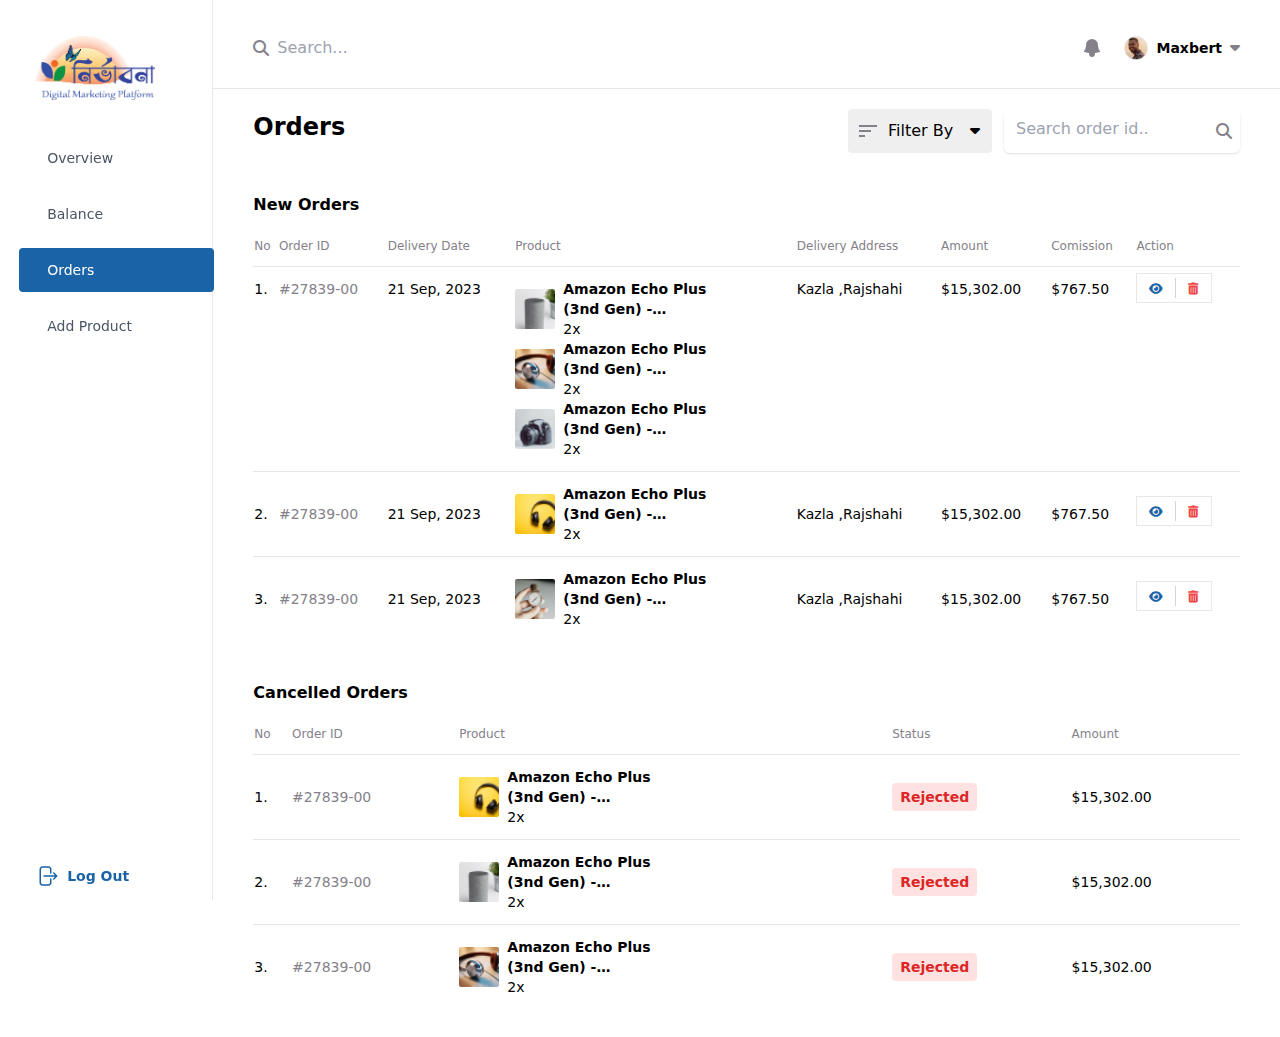
==== commit 9d91a078: "New Pages" ====
--- a/orders.html
+++ b/orders.html
@@ -25,7 +25,7 @@
 
 
 
-                <a class="menu-list" href="">
+                <a class="menu-list" href="index.html">
                   <span>Overview</span>
                 </a>
 
@@ -33,11 +33,11 @@
                   <span>Balance</span>
                 </a>
 
-                <a class="menu-list" href="orders.html">
+                <a class="menu-list menu-list-active" href="orders.html">
                   <span>Orders</span>
                 </a>
 
-                <a class="menu-list" href="">
+                <a class="menu-list" href="addProduct.html">
                   <span>Add Product</span>
                 </a>
 
@@ -134,7 +134,7 @@
        
       </div>
       
-      <div class="px-5 xl:px-10 mt-5">
+      <div class="px-5 xl:px-10 mt-5 relative">
 
         <div class="flex justify-between items-center flex-wrap gap-5">
           <p class="font-semibold">New Orders</p>
@@ -188,15 +188,158 @@
                   <td VALIGN=TOP>Kazla ,Rajshahi</td>
                   <td VALIGN=TOP>$15,302.00</td>
                   <td VALIGN=TOP>$767.50</td>
-                  <td VALIGN=TOP><div class="flex justify-center items-center gap-5 border w-fit px-5 py-2 scale-75 -ml-4 -mt-2">
-                    <button><i class="fa-solid fa-eye text-primaryColor"></i></button>
+                  <td VALIGN=TOP><div class="flex justify-center items-center gap-3 border w-fit px-3 py-1 -mt-[6px]">
+                    <div>
+                      <button class="table-button"><i class="fa-solid fa-eye text-primaryColor text-xs"></i></button>
+                      <!-- Pop up Details -->
+                      <div class="table-collapse bg-black/30 fixed top-0 right-0 h-full w-full flex justify-center items-center z-10 hidden">
+
+                        <div class="bg-gray-100 overflow-auto max-h-full border-2 border-primaryColor rounded-lg w-full max-w-[550px] p-5">
+                        
+                          <div class="flex justify-between items-center">
+                            <p class="font-semibold">Order Details</p>
+                            <button class="table-close bg-primaryColor text-white text-sm rounded-[50%] px-[8px] py-[4px]">
+                              <i class="fa-solid fa-xmark"></i>
+                            </button>
+                          </div>
+
+                          <div class="overflow-x-scroll md:overflow-hidden mt-5">
+                            <table class="table-auto text-xs md:text-sm profile-table w-[130%] md:w-full">
+                              <thead>
+                                <tr>
+                                  <th>Proudct Names</th>
+                                  <th>Unit Price</th>
+                                  <th>Quantity</th>
+                                  <th></th>
+                                  <th>Total Price</th>
+                                </tr>
+                              </thead>
+                              <tbody>
+
+                                <tr class="bg-white rounded-md">
+                                  <td><div class="flex items-center gap-2 pl-2">
+                                    <img src="img/Product-4.png" alt="" class="h-10 w-10">
+                                    <div>
+                                      <p class="font-semibold w-40 text-ellipsis line-clamp-2">Smart Water Bootle</p>
+                                    </div>
+                                  </div></td>
+                                  <td>$150</td>
+                                  <td>x2</td>
+                                  <td></td>
+                                  <td>$300</td>
+                                </tr>
+
+                                <tr class="bg-white rounded-md">
+                                  <td><div class="flex items-center gap-2 pl-2">
+                                    <img src="img/Product-1.png" alt="" class="h-10 w-10">
+                                    <div>
+                                      <p class="font-semibold w-40 text-ellipsis line-clamp-2">Apple Watch Series 3</p>
+                                    </div>
+                                  </div></td>
+                                  <td>$150</td>
+                                  <td>x2</td>
+                                  <td></td>
+                                  <td>$300</td>
+                                </tr>
+
+                                <tr class="bg-white rounded-md">
+                                  <td><div class="flex items-center gap-2 pl-2">
+                                    <img src="img/Product-2.png" alt="" class="h-10 w-10">
+                                    <div>
+                                      <p class="font-semibold w-40 text-ellipsis line-clamp-2">Zoom Lens Camera </p>
+                                    </div>
+                                  </div></td>
+                                  <td>$150</td>
+                                  <td>x2</td>
+                                  <td></td>
+                                  <td>$300</td>
+                                </tr>
+
+                                <tr class="bg-white rounded-md">
+                                  <td><div class="flex items-center gap-2 pl-2">
+                                    <img src="img/Product-3.png" alt="" class="h-10 w-10">
+                                    <div>
+                                      <p class="font-semibold w-40 text-ellipsis line-clamp-2">Rayban Sunglass</p>
+                                    </div>
+                                  </div></td>
+                                  <td>$150</td>
+                                  <td>x2</td>
+                                  <td><p class="text-red-600 bg-red-100 w-fit px-2 py-1 rounded font-semibold">Stock Out</p></td>
+                                  <td></td>
+                                </tr>
+
+                              </tbody>
+                            </table>
+                          </div>
+
+                          <div class="bg-primaryColor text-white flex justify-between items-center rounded-md px-5 py-3 mt-3">
+                            <p>Total</p>
+                            <p>$900</p>
+                          </div>
+
+                          <p class="font-semibold mt-5">Order Timeline</p>
+
+                          <div class="overflow-x-scroll md:overflow-hidden mt-5">
+                            <table class="table-auto text-xs md:text-sm profile-table w-[100%] md:w-full mt-5">
+                              <thead>
+                                <tr>
+                                  <th>Order ID</th>
+                                  <th>Order Date</th>
+                                  <th>Delivery Date</th>
+                                </tr>
+                              </thead>
+                              <tbody>
+
+                                <tr class="bg-white rounded-md">
+                                  <td><div class="pl-2">9256821912-FE</div></td>
+                                  <td>12 April 2023</td>
+                                  <td>16 April 2023</td>
+                                </tr>
+
+                              </tbody>
+                            </table>
+                          </div>
+
+                          <p class="font-semibold mt-5">Delivery Details</p>
+
+                          <div class="overflow-x-scroll md:overflow-hidden mt-5">
+                            <table class="table-auto text-xs md:text-sm profile-table w-[100%] md:w-full mt-5">
+                              <thead>
+                                <tr>
+                                  <th>Seller Name</th>
+                                  <th>Buyer Name</th>
+                                  <th>Delivery Location</th>
+                                  <th>Payment Method</th>
+                                </tr>
+                              </thead>
+                              <tbody>
+
+                                <tr class="bg-white rounded-md">
+                                  <td><div class="pl-2">Md. Raju</div></td>
+                                  <td>Salim Khan</td>
+                                  <td>Kajla Rajshahi</td>
+                                  <td class="font-semibold text-primaryColor">Cash On Delivery</td>
+                                </tr>
+
+                              </tbody>
+                            </table>
+                          </div>
+
+                          <div class="flex gap-3 mt-5">
+                            <button class="primary-btn bg-green-500">Accept</button>
+                            <button class="primary-btn bg-red-500">Reject</button>
+                          </div>
+
+                        </div>
+                      </div>
+                    </div>
                     <div class="w-[1px] h-[20px] bg-gray-300"></div>
-                    <button><i class="fa-solid fa-trash-can text-red-500"></i></button>
+                    <button><i class="fa-solid fa-trash-can text-red-500 text-xs"></i></button>
                   </div></td>
                 </tr>
 
                 <tr>
-                  <td>1.</td>
+                  <td>2.</td>
                   <td class="text-tColor">#27839-00</td>
                   <td>21 Sep, 2023</td>
                   <td><div class="flex items-center gap-2">
@@ -209,15 +352,158 @@
                   <td>Kazla ,Rajshahi</td>
                   <td>$15,302.00</td>
                   <td>$767.50</td>
-                  <td><div class="flex justify-center items-center gap-5 border w-fit px-5 py-2 scale-75 -ml-4">
-                    <button><i class="fa-solid fa-eye text-primaryColor"></i></button>
+                  <td><div class="flex justify-center items-center gap-3 border w-fit px-3 py-1 -mt-[6px]">
+                    <div>
+                      <button class="table-button"><i class="fa-solid fa-eye text-primaryColor text-xs"></i></button>
+                      <!-- Pop up Details -->
+                      <div class="table-collapse bg-black/30 fixed top-0 right-0 h-full w-full flex justify-center items-center z-10 hidden">
+
+                        <div class="bg-gray-100 overflow-auto max-h-full border-2 border-primaryColor rounded-lg w-full max-w-[550px] p-5">
+                        
+                          <div class="flex justify-between items-center">
+                            <p class="font-semibold">Order Details</p>
+                            <button class="table-close bg-primaryColor text-white text-sm rounded-[50%] px-[8px] py-[4px]">
+                              <i class="fa-solid fa-xmark"></i>
+                            </button>
+                          </div>
+
+                          <div class="overflow-x-scroll md:overflow-hidden mt-5">
+                            <table class="table-auto text-xs md:text-sm profile-table w-[130%] md:w-full">
+                              <thead>
+                                <tr>
+                                  <th>Proudct Names</th>
+                                  <th>Unit Price</th>
+                                  <th>Quantity</th>
+                                  <th></th>
+                                  <th>Total Price</th>
+                                </tr>
+                              </thead>
+                              <tbody>
+
+                                <tr class="bg-white rounded-md">
+                                  <td><div class="flex items-center gap-2 pl-2">
+                                    <img src="img/Product-4.png" alt="" class="h-10 w-10">
+                                    <div>
+                                      <p class="font-semibold w-40 text-ellipsis line-clamp-2">Smart Water Bootle</p>
+                                    </div>
+                                  </div></td>
+                                  <td>$150</td>
+                                  <td>x2</td>
+                                  <td></td>
+                                  <td>$300</td>
+                                </tr>
+
+                                <tr class="bg-white rounded-md">
+                                  <td><div class="flex items-center gap-2 pl-2">
+                                    <img src="img/Product-1.png" alt="" class="h-10 w-10">
+                                    <div>
+                                      <p class="font-semibold w-40 text-ellipsis line-clamp-2">Apple Watch Series 3</p>
+                                    </div>
+                                  </div></td>
+                                  <td>$150</td>
+                                  <td>x2</td>
+                                  <td></td>
+                                  <td>$300</td>
+                                </tr>
+
+                                <tr class="bg-white rounded-md">
+                                  <td><div class="flex items-center gap-2 pl-2">
+                                    <img src="img/Product-2.png" alt="" class="h-10 w-10">
+                                    <div>
+                                      <p class="font-semibold w-40 text-ellipsis line-clamp-2">Zoom Lens Camera </p>
+                                    </div>
+                                  </div></td>
+                                  <td>$150</td>
+                                  <td>x2</td>
+                                  <td></td>
+                                  <td>$300</td>
+                                </tr>
+
+                                <tr class="bg-white rounded-md">
+                                  <td><div class="flex items-center gap-2 pl-2">
+                                    <img src="img/Product-3.png" alt="" class="h-10 w-10">
+                                    <div>
+                                      <p class="font-semibold w-40 text-ellipsis line-clamp-2">Rayban Sunglass</p>
+                                    </div>
+                                  </div></td>
+                                  <td>$150</td>
+                                  <td>x2</td>
+                                  <td><p class="text-red-600 bg-red-100 w-fit px-2 py-1 rounded font-semibold">Stock Out</p></td>
+                                  <td></td>
+                                </tr>
+
+                              </tbody>
+                            </table>
+                          </div>
+
+                          <div class="bg-primaryColor text-white flex justify-between items-center rounded-md px-5 py-3 mt-3">
+                            <p>Total</p>
+                            <p>$900</p>
+                          </div>
+
+                          <p class="font-semibold mt-5">Order Timeline</p>
+
+                          <div class="overflow-x-scroll md:overflow-hidden mt-5">
+                            <table class="table-auto text-xs md:text-sm profile-table w-[100%] md:w-full mt-5">
+                              <thead>
+                                <tr>
+                                  <th>Order ID</th>
+                                  <th>Order Date</th>
+                                  <th>Delivery Date</th>
+                                </tr>
+                              </thead>
+                              <tbody>
+
+                                <tr class="bg-white rounded-md">
+                                  <td><div class="pl-2">9256821912-FE</div></td>
+                                  <td>12 April 2023</td>
+                                  <td>16 April 2023</td>
+                                </tr>
+
+                              </tbody>
+                            </table>
+                          </div>
+
+                          <p class="font-semibold mt-5">Delivery Details</p>
+
+                          <div class="overflow-x-scroll md:overflow-hidden mt-5">
+                            <table class="table-auto text-xs md:text-sm profile-table w-[100%] md:w-full mt-5">
+                              <thead>
+                                <tr>
+                                  <th>Seller Name</th>
+                                  <th>Buyer Name</th>
+                                  <th>Delivery Location</th>
+                                  <th>Payment Method</th>
+                                </tr>
+                              </thead>
+                              <tbody>
+
+                                <tr class="bg-white rounded-md">
+                                  <td><div class="pl-2">Md. Raju</div></td>
+                                  <td>Salim Khan</td>
+                                  <td>Kajla Rajshahi</td>
+                                  <td class="font-semibold text-primaryColor">Cash On Delivery</td>
+                                </tr>
+
+                              </tbody>
+                            </table>
+                          </div>
+
+                          <div class="flex gap-3 mt-5">
+                            <button class="primary-btn bg-green-500">Accept</button>
+                            <button class="primary-btn bg-red-500">Reject</button>
+                          </div>
+
+                        </div>
+                      </div>
+                    </div>
                     <div class="w-[1px] h-[20px] bg-gray-300"></div>
-                    <button><i class="fa-solid fa-trash-can text-red-500"></i></button>
+                    <button><i class="fa-solid fa-trash-can text-red-500 text-xs"></i></button>
                   </div></td>
                 </tr>
 
                 <tr>
-                  <td>1.</td>
+                  <td>3.</td>
                   <td class="text-tColor">#27839-00</td>
                   <td>21 Sep, 2023</td>
                   <td><div class="flex items-center gap-2">
@@ -230,10 +516,153 @@
                   <td>Kazla ,Rajshahi</td>
                   <td>$15,302.00</td>
                   <td>$767.50</td>
-                  <td><div class="flex justify-center items-center gap-5 border w-fit px-5 py-2 scale-75 -ml-4">
-                    <button><i class="fa-solid fa-eye text-primaryColor"></i></button>
+                  <td><div class="flex justify-center items-center gap-3 border w-fit px-3 py-1 -mt-[6px]">
+                    <div>
+                      <button class="table-button"><i class="fa-solid fa-eye text-primaryColor text-xs"></i></button>
+                      <!-- Pop up Details -->
+                      <div class="table-collapse bg-black/30 fixed top-0 right-0 h-full w-full flex justify-center items-center z-10 hidden">
+
+                        <div class="bg-gray-100 overflow-auto max-h-full border-2 border-primaryColor rounded-lg w-full max-w-[550px] p-5">
+                        
+                          <div class="flex justify-between items-center">
+                            <p class="font-semibold">Order Details</p>
+                            <button class="table-close bg-primaryColor text-white text-sm rounded-[50%] px-[8px] py-[4px]">
+                              <i class="fa-solid fa-xmark"></i>
+                            </button>
+                          </div>
+
+                          <div class="overflow-x-scroll md:overflow-hidden mt-5">
+                            <table class="table-auto text-xs md:text-sm profile-table w-[130%] md:w-full">
+                              <thead>
+                                <tr>
+                                  <th>Proudct Names</th>
+                                  <th>Unit Price</th>
+                                  <th>Quantity</th>
+                                  <th></th>
+                                  <th>Total Price</th>
+                                </tr>
+                              </thead>
+                              <tbody>
+
+                                <tr class="bg-white rounded-md">
+                                  <td><div class="flex items-center gap-2 pl-2">
+                                    <img src="img/Product-4.png" alt="" class="h-10 w-10">
+                                    <div>
+                                      <p class="font-semibold w-40 text-ellipsis line-clamp-2">Smart Water Bootle</p>
+                                    </div>
+                                  </div></td>
+                                  <td>$150</td>
+                                  <td>x2</td>
+                                  <td></td>
+                                  <td>$300</td>
+                                </tr>
+
+                                <tr class="bg-white rounded-md">
+                                  <td><div class="flex items-center gap-2 pl-2">
+                                    <img src="img/Product-1.png" alt="" class="h-10 w-10">
+                                    <div>
+                                      <p class="font-semibold w-40 text-ellipsis line-clamp-2">Apple Watch Series 3</p>
+                                    </div>
+                                  </div></td>
+                                  <td>$150</td>
+                                  <td>x2</td>
+                                  <td></td>
+                                  <td>$300</td>
+                                </tr>
+
+                                <tr class="bg-white rounded-md">
+                                  <td><div class="flex items-center gap-2 pl-2">
+                                    <img src="img/Product-2.png" alt="" class="h-10 w-10">
+                                    <div>
+                                      <p class="font-semibold w-40 text-ellipsis line-clamp-2">Zoom Lens Camera </p>
+                                    </div>
+                                  </div></td>
+                                  <td>$150</td>
+                                  <td>x2</td>
+                                  <td></td>
+                                  <td>$300</td>
+                                </tr>
+
+                                <tr class="bg-white rounded-md">
+                                  <td><div class="flex items-center gap-2 pl-2">
+                                    <img src="img/Product-3.png" alt="" class="h-10 w-10">
+                                    <div>
+                                      <p class="font-semibold w-40 text-ellipsis line-clamp-2">Rayban Sunglass</p>
+                                    </div>
+                                  </div></td>
+                                  <td>$150</td>
+                                  <td>x2</td>
+                                  <td><p class="text-red-600 bg-red-100 w-fit px-2 py-1 rounded font-semibold">Stock Out</p></td>
+                                  <td></td>
+                                </tr>
+
+                              </tbody>
+                            </table>
+                          </div>
+
+                          <div class="bg-primaryColor text-white flex justify-between items-center rounded-md px-5 py-3 mt-3">
+                            <p>Total</p>
+                            <p>$900</p>
+                          </div>
+
+                          <p class="font-semibold mt-5">Order Timeline</p>
+
+                          <div class="overflow-x-scroll md:overflow-hidden mt-5">
+                            <table class="table-auto text-xs md:text-sm profile-table w-[100%] md:w-full mt-5">
+                              <thead>
+                                <tr>
+                                  <th>Order ID</th>
+                                  <th>Order Date</th>
+                                  <th>Delivery Date</th>
+                                </tr>
+                              </thead>
+                              <tbody>
+
+                                <tr class="bg-white rounded-md">
+                                  <td><div class="pl-2">9256821912-FE</div></td>
+                                  <td>12 April 2023</td>
+                                  <td>16 April 2023</td>
+                                </tr>
+
+                              </tbody>
+                            </table>
+                          </div>
+
+                          <p class="font-semibold mt-5">Delivery Details</p>
+
+                          <div class="overflow-x-scroll md:overflow-hidden mt-5">
+                            <table class="table-auto text-xs md:text-sm profile-table w-[100%] md:w-full mt-5">
+                              <thead>
+                                <tr>
+                                  <th>Seller Name</th>
+                                  <th>Buyer Name</th>
+                                  <th>Delivery Location</th>
+                                  <th>Payment Method</th>
+                                </tr>
+                              </thead>
+                              <tbody>
+
+                                <tr class="bg-white rounded-md">
+                                  <td><div class="pl-2">Md. Raju</div></td>
+                                  <td>Salim Khan</td>
+                                  <td>Kajla Rajshahi</td>
+                                  <td class="font-semibold text-primaryColor">Cash On Delivery</td>
+                                </tr>
+
+                              </tbody>
+                            </table>
+                          </div>
+
+                          <div class="flex gap-3 mt-5">
+                            <button class="primary-btn bg-green-500">Accept</button>
+                            <button class="primary-btn bg-red-500">Reject</button>
+                          </div>
+
+                        </div>
+                      </div>
+                    </div>
                     <div class="w-[1px] h-[20px] bg-gray-300"></div>
-                    <button><i class="fa-solid fa-trash-can text-red-500"></i></button>
+                    <button><i class="fa-solid fa-trash-can text-red-500 text-xs"></i></button>
                   </div></td>
                 </tr>
 
--- a/output.css
+++ b/output.css
@@ -540,6 +540,24 @@
   --tw-backdrop-sepia:  ;
 }
 
+.primary-btn {
+  border-radius: 0.25rem;
+  --tw-bg-opacity: 1;
+  background-color: rgb(26 99 166 / var(--tw-bg-opacity));
+  padding-left: 1.5rem;
+  padding-right: 1.5rem;
+  padding-top: 0.5rem;
+  padding-bottom: 0.5rem;
+  --tw-text-opacity: 1;
+  color: rgb(255 255 255 / var(--tw-text-opacity));
+  transition-duration: 75ms;
+}
+
+.primary-btn:hover {
+  --tw-bg-opacity: 1;
+  background-color: rgb(14 64 110 / var(--tw-bg-opacity));
+}
+
 .profile-table th {
   border-bottom-width: 1px;
   padding-bottom: 0.75rem;
@@ -600,6 +618,13 @@
   line-height: 1.25rem;
 }
 
+.menu-list-active {
+  --tw-bg-opacity: 1;
+  background-color: rgb(26 99 166 / var(--tw-bg-opacity));
+  --tw-text-opacity: 1;
+  color: rgb(255 255 255 / var(--tw-text-opacity));
+}
+
 .pointer-events-none {
   pointer-events: none;
 }
@@ -633,6 +658,14 @@
   right: 0px;
 }
 
+.right-1 {
+  right: 0.25rem;
+}
+
+.right-2 {
+  right: 0.5rem;
+}
+
 .top-0 {
   top: 0px;
 }
@@ -643,14 +676,6 @@
 
 .top-12 {
   top: 3rem;
-}
-
-.right-1 {
-  right: 0.25rem;
-}
-
-.right-2 {
-  right: 0.5rem;
 }
 
 .z-10 {
@@ -675,6 +700,10 @@
   margin-bottom: 1.25rem;
 }
 
+.-ml-4 {
+  margin-left: -1rem;
+}
+
 .-mr-\[1px\] {
   margin-right: -1px;
 }
@@ -683,6 +712,10 @@
   margin-top: -0.5rem;
 }
 
+.-mt-\[6px\] {
+  margin-top: -6px;
+}
+
 .mb-2 {
   margin-bottom: 0.5rem;
 }
@@ -691,14 +724,14 @@
   margin-bottom: 1rem;
 }
 
-.mb-5 {
-  margin-bottom: 1.25rem;
-}
-
 .ml-auto {
   margin-left: auto;
 }
 
+.mr-3 {
+  margin-right: 0.75rem;
+}
+
 .mr-auto {
   margin-right: auto;
 }
@@ -711,24 +744,12 @@
   margin-top: 0.5rem;
 }
 
+.mt-3 {
+  margin-top: 0.75rem;
+}
+
 .mt-5 {
   margin-top: 1.25rem;
-}
-
-.mt-3 {
-  margin-top: 0.75rem;
-}
-
-.-ml-5 {
-  margin-left: -1.25rem;
-}
-
-.-ml-4 {
-  margin-left: -1rem;
-}
-
-.-mt-1 {
-  margin-top: -0.25rem;
 }
 
 .line-clamp-2 {
@@ -766,68 +787,88 @@
   height: 2.5rem;
 }
 
-.h-20 {
-  height: 5rem;
+.h-16 {
+  height: 4rem;
+}
+
+.h-2 {
+  height: 0.5rem;
+}
+
+.h-3 {
+  height: 0.75rem;
 }
 
 .h-40 {
   height: 10rem;
 }
 
+.h-5 {
+  height: 1.25rem;
+}
+
 .h-6 {
   height: 1.5rem;
 }
 
-.h-screen {
-  height: 100vh;
-}
-
-.h-7 {
-  height: 1.75rem;
-}
-
-.h-8 {
-  height: 2rem;
-}
-
 .h-\[20px\] {
   height: 20px;
 }
 
-.h-1 {
-  height: 0.25rem;
-}
-
-.h-2 {
-  height: 0.5rem;
-}
-
-.h-4 {
-  height: 1rem;
-}
-
-.h-3 {
-  height: 0.75rem;
-}
-
-.h-16 {
-  height: 4rem;
+.h-full {
+  height: 100%;
 }
 
 .max-h-\[800px\] {
   max-height: 800px;
 }
 
+.max-h-full {
+  max-height: 100%;
+}
+
 .w-10 {
   width: 2.5rem;
 }
 
+.w-36 {
+  width: 9rem;
+}
+
 .w-40 {
   width: 10rem;
 }
 
 .w-6 {
   width: 1.5rem;
+}
+
+.w-72 {
+  width: 18rem;
+}
+
+.w-\[100\%\] {
+  width: 100%;
+}
+
+.w-\[130\%\] {
+  width: 130%;
+}
+
+.w-\[1px\] {
+  width: 1px;
+}
+
+.w-\[200\%\] {
+  width: 200%;
+}
+
+.w-\[250\%\] {
+  width: 250%;
+}
+
+.w-\[90px\] {
+  width: 90px;
 }
 
 .w-fit {
@@ -839,46 +880,6 @@
   width: 100%;
 }
 
-.w-96 {
-  width: 24rem;
-}
-
-.w-72 {
-  width: 18rem;
-}
-
-.w-7 {
-  width: 1.75rem;
-}
-
-.w-8 {
-  width: 2rem;
-}
-
-.w-\[1px\] {
-  width: 1px;
-}
-
-.w-\[250\%\] {
-  width: 250%;
-}
-
-.w-5 {
-  width: 1.25rem;
-}
-
-.w-20 {
-  width: 5rem;
-}
-
-.w-16 {
-  width: 4rem;
-}
-
-.w-36 {
-  width: 9rem;
-}
-
 .min-w-\[195px\] {
   min-width: 195px;
 }
@@ -887,28 +888,16 @@
   max-width: 180px;
 }
 
-.max-w-\[1920px\] {
-  max-width: 1920px;
-}
-
 .max-w-\[2000px\] {
   max-width: 2000px;
 }
 
-.max-w-md {
-  max-width: 28rem;
-}
-
-.max-w-xs {
-  max-width: 20rem;
-}
-
-.max-w-sm {
-  max-width: 24rem;
-}
-
 .max-w-\[250px\] {
   max-width: 250px;
+}
+
+.max-w-\[550px\] {
+  max-width: 550px;
 }
 
 .flex-1 {
@@ -940,10 +929,6 @@
           appearance: none;
 }
 
-.grid-flow-col {
-  grid-auto-flow: column;
-}
-
 .grid-cols-1 {
   grid-template-columns: repeat(1, minmax(0, 1fr));
 }
@@ -964,10 +949,6 @@
   flex-wrap: wrap;
 }
 
-.content-center {
-  align-content: center;
-}
-
 .items-center {
   align-items: center;
 }
@@ -980,6 +961,10 @@
   justify-content: space-between;
 }
 
+.gap-10 {
+  gap: 2.5rem;
+}
+
 .gap-2 {
   gap: 0.5rem;
 }
@@ -996,8 +981,8 @@
   gap: 1.25rem;
 }
 
-.gap-10 {
-  gap: 2.5rem;
+.overflow-auto {
+  overflow: auto;
 }
 
 .overflow-y-auto {
@@ -1020,6 +1005,14 @@
   border-radius: 0.25rem;
 }
 
+.rounded-\[50\%\] {
+  border-radius: 50%;
+}
+
+.rounded-full {
+  border-radius: 9999px;
+}
+
 .rounded-lg {
   border-radius: 0.5rem;
 }
@@ -1030,14 +1023,6 @@
 
 .rounded-sm {
   border-radius: 0.125rem;
-}
-
-.rounded-\[50\%\] {
-  border-radius: 50%;
-}
-
-.rounded-full {
-  border-radius: 9999px;
 }
 
 .rounded-l {
@@ -1054,6 +1039,10 @@
   border-width: 1px;
 }
 
+.border-2 {
+  border-width: 2px;
+}
+
 .border-b {
   border-bottom-width: 1px;
 }
@@ -1066,10 +1055,6 @@
   border-right-width: 1px;
 }
 
-.border-r-2 {
-  border-right-width: 2px;
-}
-
 .border-r-\[1px\] {
   border-right-width: 1px;
 }
@@ -1078,11 +1063,65 @@
   border-style: dashed;
 }
 
+.border-primaryColor {
+  --tw-border-opacity: 1;
+  border-color: rgb(26 99 166 / var(--tw-border-opacity));
+}
+
+.bg-\[\#27B1B1\] {
+  --tw-bg-opacity: 1;
+  background-color: rgb(39 177 177 / var(--tw-bg-opacity));
+}
+
+.bg-\[\#39DBFF\] {
+  --tw-bg-opacity: 1;
+  background-color: rgb(57 219 255 / var(--tw-bg-opacity));
+}
+
+.bg-\[\#4052EB\] {
+  --tw-bg-opacity: 1;
+  background-color: rgb(64 82 235 / var(--tw-bg-opacity));
+}
+
 .bg-\[\#504F54\] {
   --tw-bg-opacity: 1;
   background-color: rgb(80 79 84 / var(--tw-bg-opacity));
 }
 
+.bg-\[\#D57BF4\] {
+  --tw-bg-opacity: 1;
+  background-color: rgb(213 123 244 / var(--tw-bg-opacity));
+}
+
+.bg-\[\#D6FBE6\] {
+  --tw-bg-opacity: 1;
+  background-color: rgb(214 251 230 / var(--tw-bg-opacity));
+}
+
+.bg-black\/30 {
+  background-color: rgb(0 0 0 / 0.3);
+}
+
+.bg-gray-100 {
+  --tw-bg-opacity: 1;
+  background-color: rgb(243 244 246 / var(--tw-bg-opacity));
+}
+
+.bg-gray-300 {
+  --tw-bg-opacity: 1;
+  background-color: rgb(209 213 219 / var(--tw-bg-opacity));
+}
+
+.bg-green-500 {
+  --tw-bg-opacity: 1;
+  background-color: rgb(34 197 94 / var(--tw-bg-opacity));
+}
+
+.bg-green-600 {
+  --tw-bg-opacity: 1;
+  background-color: rgb(22 163 74 / var(--tw-bg-opacity));
+}
+
 .bg-orange-100 {
   --tw-bg-opacity: 1;
   background-color: rgb(255 237 213 / var(--tw-bg-opacity));
@@ -1093,59 +1132,19 @@
   background-color: rgb(26 99 166 / var(--tw-bg-opacity));
 }
 
+.bg-red-100 {
+  --tw-bg-opacity: 1;
+  background-color: rgb(254 226 226 / var(--tw-bg-opacity));
+}
+
+.bg-red-500 {
+  --tw-bg-opacity: 1;
+  background-color: rgb(239 68 68 / var(--tw-bg-opacity));
+}
+
 .bg-white {
   --tw-bg-opacity: 1;
   background-color: rgb(255 255 255 / var(--tw-bg-opacity));
-}
-
-.bg-gray-300 {
-  --tw-bg-opacity: 1;
-  background-color: rgb(209 213 219 / var(--tw-bg-opacity));
-}
-
-.bg-gray-50 {
-  --tw-bg-opacity: 1;
-  background-color: rgb(249 250 251 / var(--tw-bg-opacity));
-}
-
-.bg-tertiaryColor {
-  --tw-bg-opacity: 1;
-  background-color: rgb(252 52 0 / var(--tw-bg-opacity));
-}
-
-.bg-\[\#D6FBE6\] {
-  --tw-bg-opacity: 1;
-  background-color: rgb(214 251 230 / var(--tw-bg-opacity));
-}
-
-.bg-\[\#4052EB\] {
-  --tw-bg-opacity: 1;
-  background-color: rgb(64 82 235 / var(--tw-bg-opacity));
-}
-
-.bg-\[\#27B1B1\] {
-  --tw-bg-opacity: 1;
-  background-color: rgb(39 177 177 / var(--tw-bg-opacity));
-}
-
-.bg-\[\#39DBFF\] {
-  --tw-bg-opacity: 1;
-  background-color: rgb(57 219 255 / var(--tw-bg-opacity));
-}
-
-.bg-\[\#D57BF4\] {
-  --tw-bg-opacity: 1;
-  background-color: rgb(213 123 244 / var(--tw-bg-opacity));
-}
-
-.bg-gray-100 {
-  --tw-bg-opacity: 1;
-  background-color: rgb(243 244 246 / var(--tw-bg-opacity));
-}
-
-.bg-red-100 {
-  --tw-bg-opacity: 1;
-  background-color: rgb(254 226 226 / var(--tw-bg-opacity));
 }
 
 .p-2 {
@@ -1158,14 +1157,6 @@
 
 .p-5 {
   padding: 1.25rem;
-}
-
-.p-10 {
-  padding: 2.5rem;
-}
-
-.p-1 {
-  padding: 0.25rem;
 }
 
 .px-0 {
@@ -1173,6 +1164,11 @@
   padding-right: 0px;
 }
 
+.px-10 {
+  padding-left: 2.5rem;
+  padding-right: 2.5rem;
+}
+
 .px-2 {
   padding-left: 0.5rem;
   padding-right: 0.5rem;
@@ -1198,6 +1194,16 @@
   padding-right: 1.75rem;
 }
 
+.px-\[8px\] {
+  padding-left: 8px;
+  padding-right: 8px;
+}
+
+.py-1 {
+  padding-top: 0.25rem;
+  padding-bottom: 0.25rem;
+}
+
 .py-10 {
   padding-top: 2.5rem;
   padding-bottom: 2.5rem;
@@ -1213,30 +1219,37 @@
   padding-bottom: 0.75rem;
 }
 
+.py-4 {
+  padding-top: 1rem;
+  padding-bottom: 1rem;
+}
+
 .py-5 {
   padding-top: 1.25rem;
   padding-bottom: 1.25rem;
 }
 
-.px-10 {
-  padding-left: 2.5rem;
-  padding-right: 2.5rem;
-}
-
-.py-1 {
-  padding-top: 0.25rem;
-  padding-bottom: 0.25rem;
-}
-
-.py-4 {
-  padding-top: 1rem;
-  padding-bottom: 1rem;
+.py-\[4px\] {
+  padding-top: 4px;
+  padding-bottom: 4px;
 }
 
 .pb-10 {
   padding-bottom: 2.5rem;
 }
 
+.pl-16 {
+  padding-left: 4rem;
+}
+
+.pl-2 {
+  padding-left: 0.5rem;
+}
+
+.pl-3 {
+  padding-left: 0.75rem;
+}
+
 .pl-6 {
   padding-left: 1.5rem;
 }
@@ -1245,6 +1258,14 @@
   padding-right: 0.75rem;
 }
 
+.pr-5 {
+  padding-right: 1.25rem;
+}
+
+.pr-6 {
+  padding-right: 1.5rem;
+}
+
 .pr-8 {
   padding-right: 2rem;
 }
@@ -1253,20 +1274,17 @@
   padding-top: 1.25rem;
 }
 
-.pl-3 {
-  padding-left: 0.75rem;
-}
-
-.pr-6 {
-  padding-right: 1.5rem;
-}
-
 .text-center {
   text-align: center;
 }
 
 .font-sans {
   font-family: ui-sans-serif, system-ui, -apple-system, BlinkMacSystemFont, "Segoe UI", Roboto, "Helvetica Neue", Arial, "Noto Sans", sans-serif, "Apple Color Emoji", "Segoe UI Emoji", "Segoe UI Symbol", "Noto Color Emoji";
+}
+
+.text-3xl {
+  font-size: 1.875rem;
+  line-height: 2.25rem;
 }
 
 .text-lg {
@@ -1289,29 +1307,30 @@
   line-height: 1rem;
 }
 
-.text-3xl {
-  font-size: 1.875rem;
-  line-height: 2.25rem;
+.font-bold {
+  font-weight: 700;
 }
 
 .font-semibold {
   font-weight: 600;
 }
 
-.font-bold {
-  font-weight: 700;
-}
-
-.font-black {
-  font-weight: 900;
-}
-
 .uppercase {
   text-transform: uppercase;
 }
 
 .leading-tight {
   line-height: 1.25;
+}
+
+.text-\[\#31B099\] {
+  --tw-text-opacity: 1;
+  color: rgb(49 176 153 / var(--tw-text-opacity));
+}
+
+.text-black {
+  --tw-text-opacity: 1;
+  color: rgb(0 0 0 / var(--tw-text-opacity));
 }
 
 .text-primaryColor {
@@ -1319,6 +1338,16 @@
   color: rgb(26 99 166 / var(--tw-text-opacity));
 }
 
+.text-red-500 {
+  --tw-text-opacity: 1;
+  color: rgb(239 68 68 / var(--tw-text-opacity));
+}
+
+.text-red-600 {
+  --tw-text-opacity: 1;
+  color: rgb(220 38 38 / var(--tw-text-opacity));
+}
+
 .text-tColor {
   --tw-text-opacity: 1;
   color: rgb(132 129 138 / var(--tw-text-opacity));
@@ -1344,24 +1373,10 @@
   color: rgb(255 255 255 / var(--tw-text-opacity));
 }
 
-.text-red-500 {
-  --tw-text-opacity: 1;
-  color: rgb(239 68 68 / var(--tw-text-opacity));
-}
-
-.text-\[\#31B099\] {
-  --tw-text-opacity: 1;
-  color: rgb(49 176 153 / var(--tw-text-opacity));
-}
-
-.text-black {
-  --tw-text-opacity: 1;
-  color: rgb(0 0 0 / var(--tw-text-opacity));
-}
-
-.text-red-600 {
-  --tw-text-opacity: 1;
-  color: rgb(220 38 38 / var(--tw-text-opacity));
+.shadow {
+  --tw-shadow: 0 1px 3px 0 rgb(0 0 0 / 0.1), 0 1px 2px -1px rgb(0 0 0 / 0.1);
+  --tw-shadow-colored: 0 1px 3px 0 var(--tw-shadow-color), 0 1px 2px -1px var(--tw-shadow-color);
+  box-shadow: var(--tw-ring-offset-shadow, 0 0 #0000), var(--tw-ring-shadow, 0 0 #0000), var(--tw-shadow);
 }
 
 .shadow-md {
@@ -1376,12 +1391,6 @@
   box-shadow: var(--tw-ring-offset-shadow, 0 0 #0000), var(--tw-ring-shadow, 0 0 #0000), var(--tw-shadow);
 }
 
-.shadow {
-  --tw-shadow: 0 1px 3px 0 rgb(0 0 0 / 0.1), 0 1px 2px -1px rgb(0 0 0 / 0.1);
-  --tw-shadow-colored: 0 1px 3px 0 var(--tw-shadow-color), 0 1px 2px -1px var(--tw-shadow-color);
-  box-shadow: var(--tw-ring-offset-shadow, 0 0 #0000), var(--tw-ring-shadow, 0 0 #0000), var(--tw-shadow);
-}
-
 .hover\:bg-transparent:hover {
   background-color: transparent;
 }
@@ -1396,15 +1405,15 @@
     display: block;
   }
 
-  .md\:w-full {
-    width: 100%;
-  }
-
   .md\:w-fit {
     width: -moz-fit-content;
     width: fit-content;
   }
 
+  .md\:w-full {
+    width: 100%;
+  }
+
   .md\:overflow-hidden {
     overflow: hidden;
   }
@@ -1449,10 +1458,6 @@
     margin-top: 2.5rem;
   }
 
-  .xl\:mr-0 {
-    margin-right: 0px;
-  }
-
   .xl\:grid {
     display: grid;
   }
@@ -1475,6 +1480,10 @@
 
   .xl\:w-1\/4 {
     width: 25%;
+  }
+
+  .xl\:w-1\/6 {
+    width: 16.666667%;
   }
 
   .xl\:w-5\/6 {
@@ -1486,16 +1495,6 @@
     width: fit-content;
   }
 
-  .xl\:w-1\/6 {
-    width: 16.666667%;
-  }
-
-  .xl\:scale-100 {
-    --tw-scale-x: 1;
-    --tw-scale-y: 1;
-    transform: translate(var(--tw-translate-x), var(--tw-translate-y)) rotate(var(--tw-rotate)) skewX(var(--tw-skew-x)) skewY(var(--tw-skew-y)) scaleX(var(--tw-scale-x)) scaleY(var(--tw-scale-y));
-  }
-
   .xl\:grid-cols-3 {
     grid-template-columns: repeat(3, minmax(0, 1fr));
   }
@@ -1512,10 +1511,6 @@
     flex-direction: column;
   }
 
-  .xl\:items-center {
-    align-items: center;
-  }
-
   .xl\:justify-between {
     justify-content: space-between;
   }
@@ -1532,12 +1527,13 @@
     background-color: transparent;
   }
 
-  .xl\:p-5 {
-    padding: 1.25rem;
-  }
-
   .xl\:p-10 {
     padding: 2.5rem;
+  }
+
+  .xl\:px-10 {
+    padding-left: 2.5rem;
+    padding-right: 2.5rem;
   }
 
   .xl\:px-4 {
@@ -1545,11 +1541,6 @@
     padding-right: 1rem;
   }
 
-  .xl\:px-5 {
-    padding-left: 1.25rem;
-    padding-right: 1.25rem;
-  }
-
   .xl\:py-0 {
     padding-top: 0px;
     padding-bottom: 0px;
@@ -1565,32 +1556,17 @@
     padding-bottom: 1.25rem;
   }
 
-  .xl\:px-10 {
-    padding-left: 2.5rem;
-    padding-right: 2.5rem;
-  }
-
   .xl\:pl-5 {
     padding-left: 1.25rem;
   }
 
   .xl\:pr-5 {
     padding-right: 1.25rem;
-  }
-
-  .xl\:text-2xl {
-    font-size: 1.5rem;
-    line-height: 2rem;
   }
 
   .xl\:text-base {
     font-size: 1rem;
     line-height: 1.5rem;
-  }
-
-  .xl\:text-sm {
-    font-size: 0.875rem;
-    line-height: 1.25rem;
   }
 
   .xl\:shadow-none {
@@ -1605,10 +1581,6 @@
     max-height: 700px;
   }
 
-  .\32xl\:max-h-\[800px\] {
-    max-height: 800px;
-  }
-
   .\32xl\:py-5 {
     padding-top: 1.25rem;
     padding-bottom: 1.25rem;
